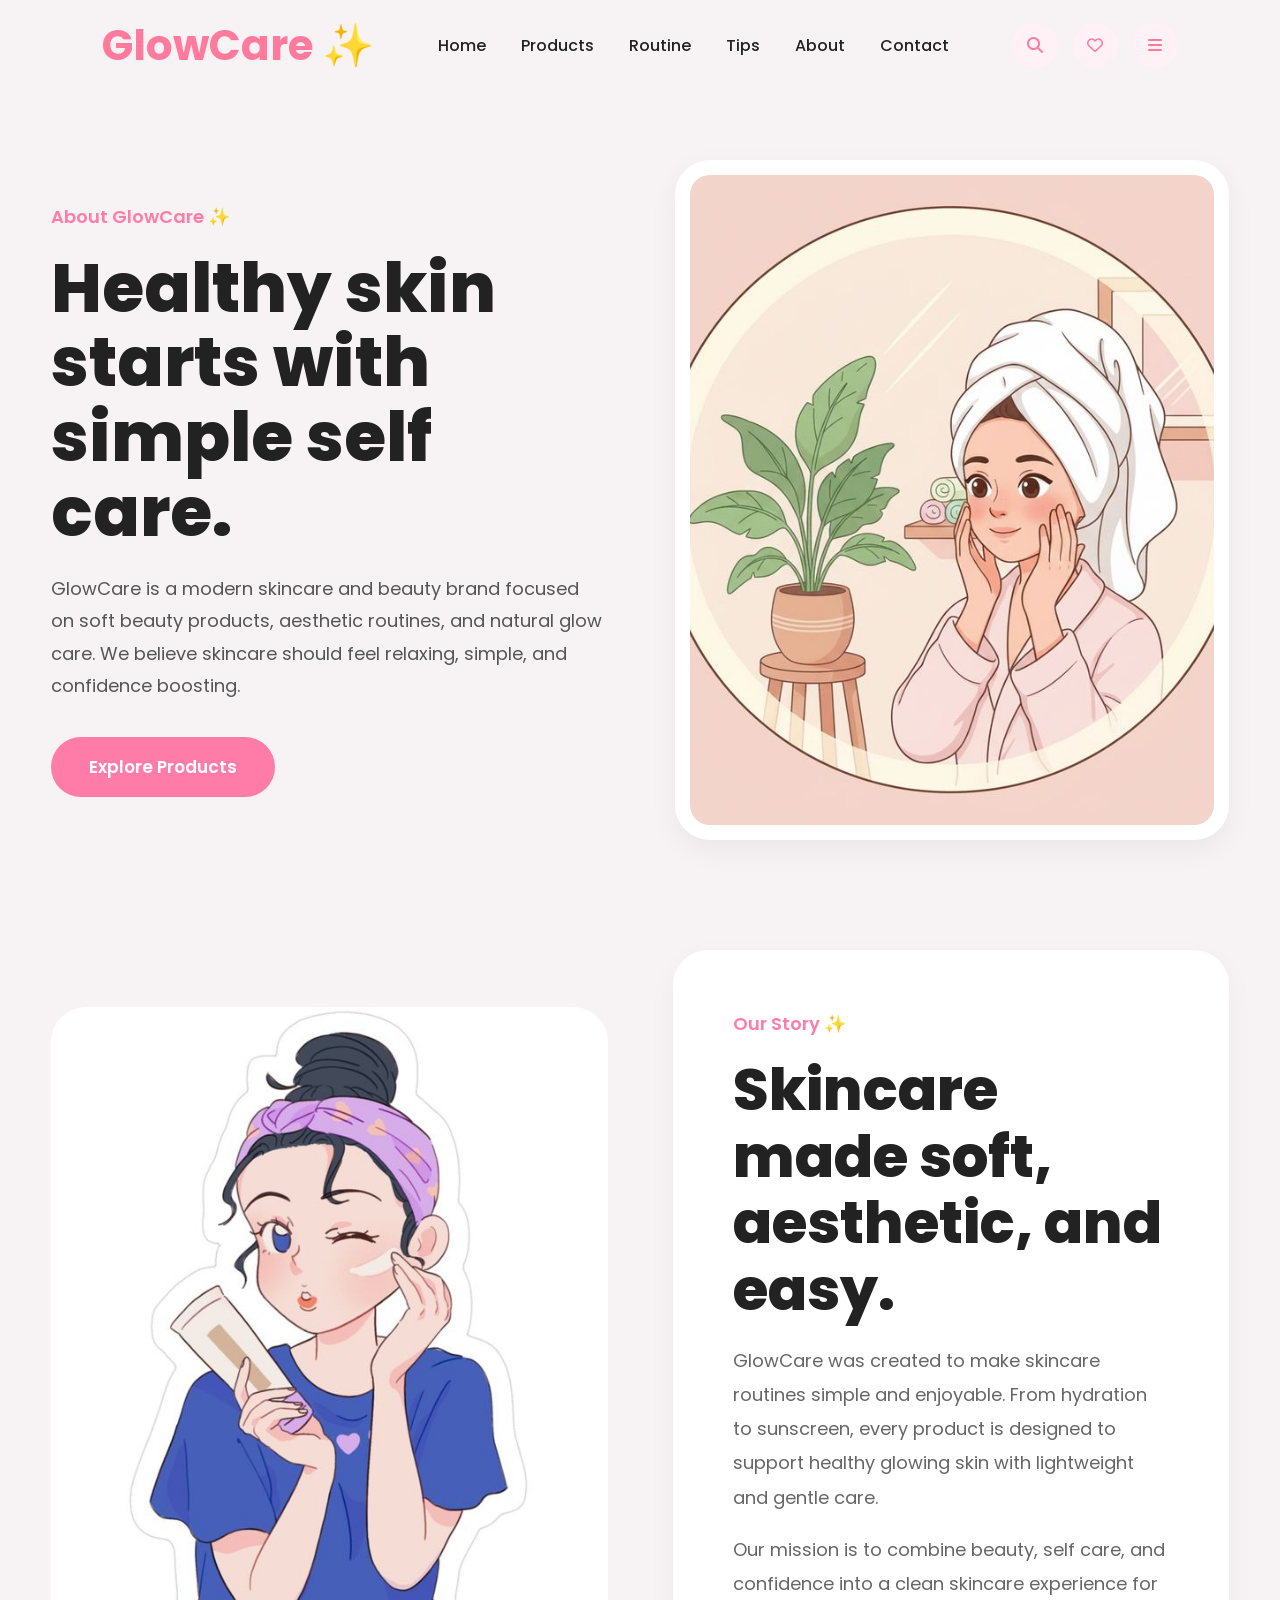
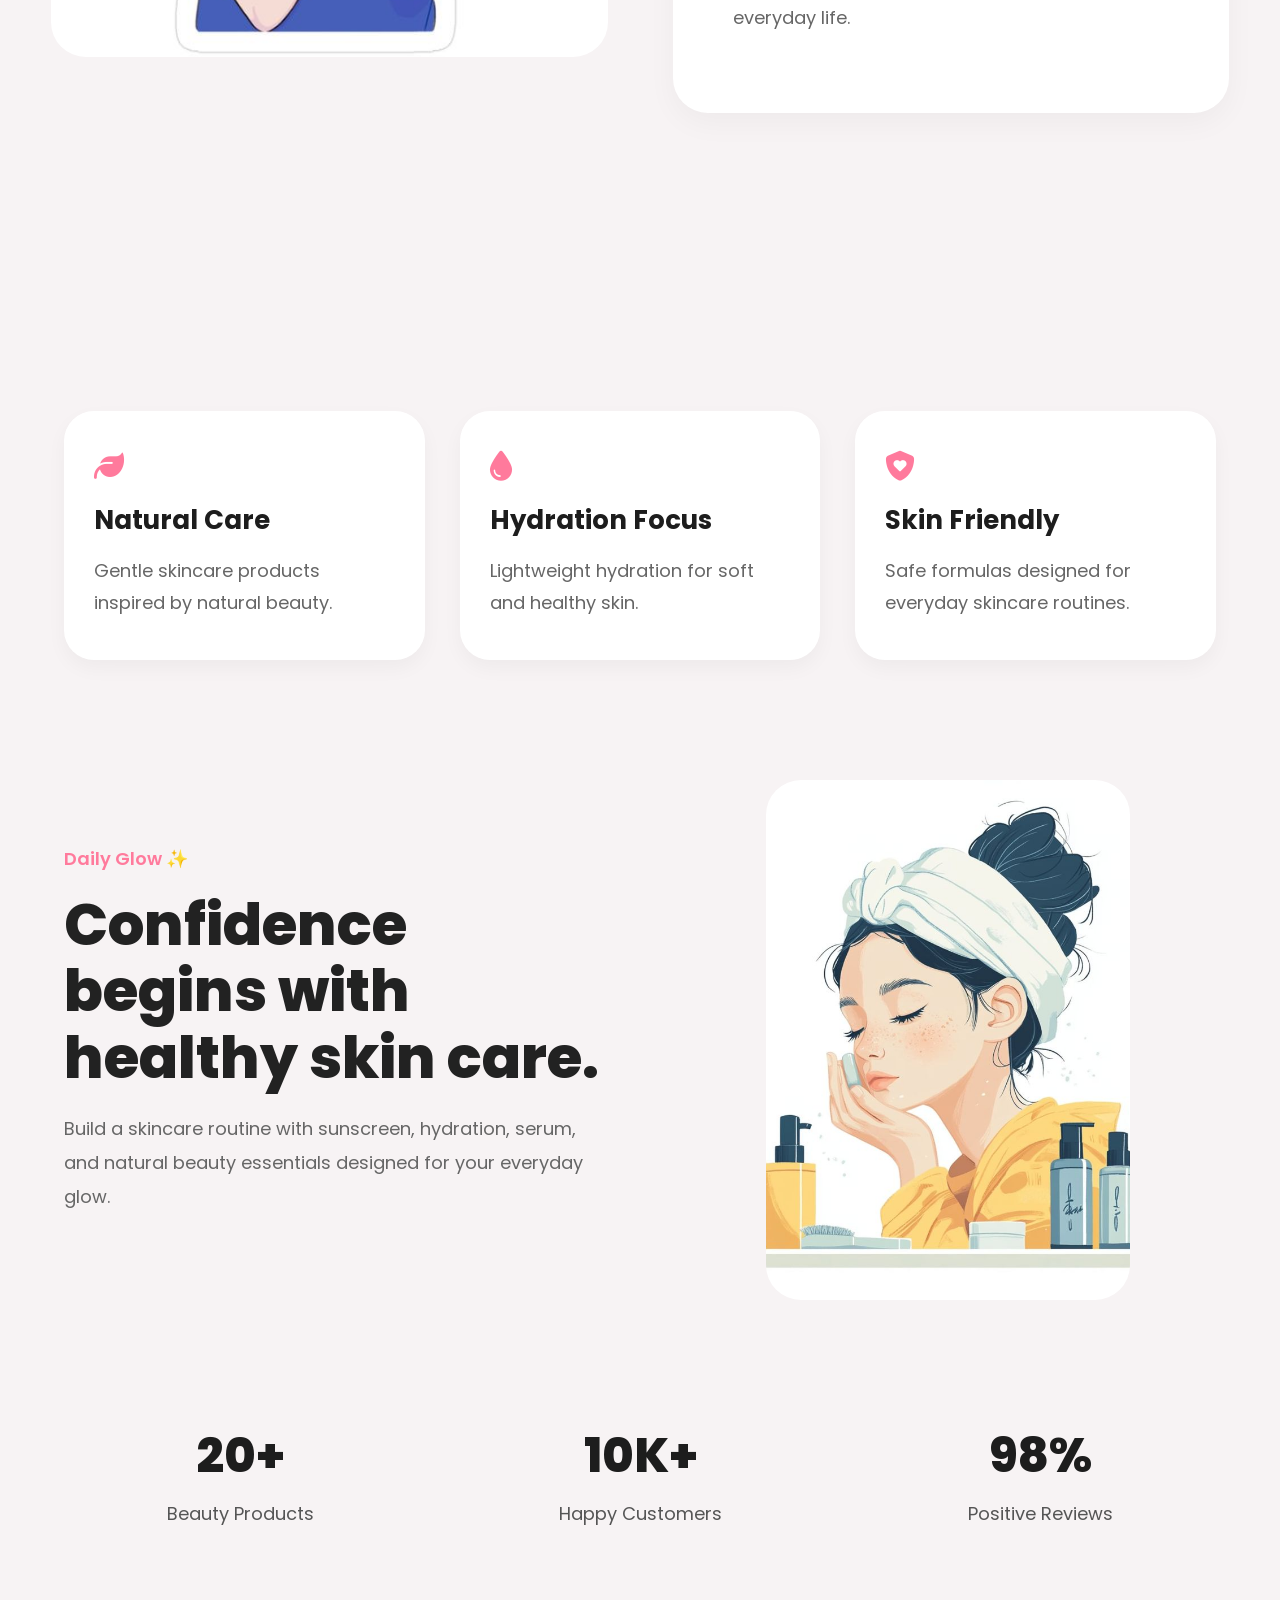
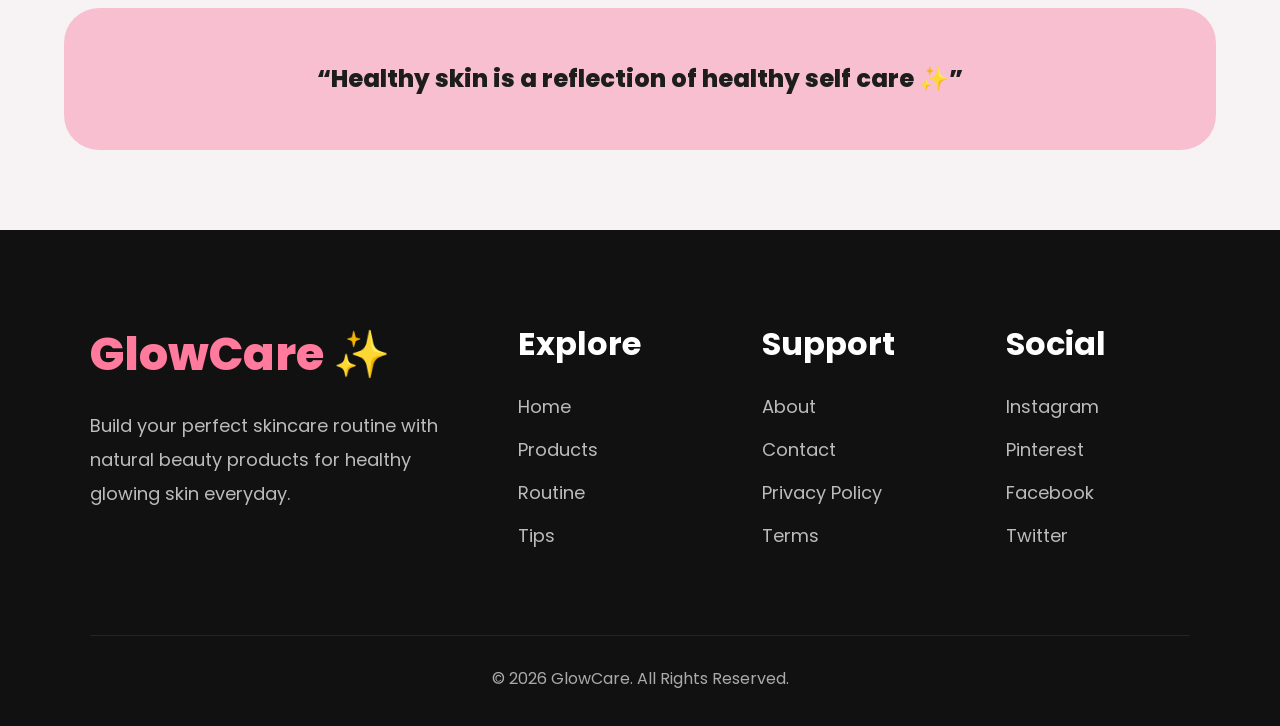
==== about.html @ 1e10ab8d "first commit" ====
<!DOCTYPE html>
<html lang="en">

<head>

    <meta charset="UTF-8">
    <meta name="viewport" content="width=device-width, initial-scale=1.0">

    <title>About - GlowCare</title>

    <!-- GOOGLE FONT -->

    <link rel="preconnect" href="https://fonts.googleapis.com">
    <link rel="preconnect" href="https://fonts.gstatic.com" crossorigin>

    <link href="https://fonts.googleapis.com/css2?family=Poppins:wght@300;400;500;600;700;800&display=swap" rel="stylesheet">

    <!-- FONT AWESOME -->

    <link rel="stylesheet"
    href="https://cdnjs.cloudflare.com/ajax/libs/font-awesome/6.5.2/css/all.min.css">

    <!-- CSS -->
     <link rel="stylesheet" href="css/animations.css" />
    <link rel="stylesheet" href="css/about.css">

</head>

<body>

<!-- =========================================
                NAVBAR
========================================= -->

<nav class="navbar">

    <a href="index.html" class="logo">
        GlowCare ✨
    </a>

    <ul class="nav-links">

        <li><a href="index.html">Home</a></li>

        <li><a href="products.html">Products</a></li>

        <li><a href="routine.html">Routine</a></li>

        <li><a href="tips.html">Tips</a></li>

        <li><a href="about.html" class="active">About</a></li>

        <li><a href="contact.html">Contact</a></li>

    </ul>

    <div class="nav-icons">

        <i class="fa-solid fa-magnifying-glass"></i>

        <i class="fa-regular fa-heart"></i>

        <i class="fa-solid fa-bars"></i>

    </div>

</nav>

<!-- =========================================
                ABOUT HERO
========================================= -->

<section class="about-hero fade-up">

    <div class="about-text">

        <span>About GlowCare ✨</span>

        <h1>
            Healthy skin starts with
            simple self care.
        </h1>

        <p>
            GlowCare is a modern skincare and beauty brand focused on
            soft beauty products, aesthetic routines, and natural glow care.
            We believe skincare should feel relaxing, simple, and confidence boosting.
        </p>

        <a href="products.html" class="about-btn">
            Explore Products
        </a>

    </div>

    <div class="about-image">

        <!-- REPLACE IMAGE HERE -->

        <img src="images/Banner1.jpeg" alt="">

    </div>

</section>

<!-- =========================================
                STORY SECTION
========================================= -->

<section class="story-section fade-up">

    <div class="story-image">

        <!-- REPLACE IMAGE HERE -->

        <img src="images/Bannee2.jpeg" alt="">

    </div>

    <div class="story-content">

        <span>Our Story ✨</span>

        <h2>
            Skincare made soft,
            aesthetic, and easy.
        </h2>

        <p>
            GlowCare was created to make skincare routines simple and enjoyable.
            From hydration to sunscreen, every product is designed to support
            healthy glowing skin with lightweight and gentle care.
        </p>

        <p>
            Our mission is to combine beauty, self care, and confidence into
            a clean skincare experience for everyday life.
        </p>

    </div>

</section>

<!-- =========================================
                VALUES SECTION
========================================= -->

<section class="values-section fade-up">

    <div class="section-title">

        <span>Why Choose Us ✨</span>

        <h2>GlowCare Benefits</h2>

    </div>

    <div class="values-grid">

        <div class="value-card">

            <i class="fa-solid fa-leaf"></i>

            <h3>Natural Care</h3>

            <p>
                Gentle skincare products inspired by natural beauty.
            </p>

        </div>

        <div class="value-card">

            <i class="fa-solid fa-droplet"></i>

            <h3>Hydration Focus</h3>

            <p>
                Lightweight hydration for soft and healthy skin.
            </p>

        </div>

        <div class="value-card">

            <i class="fa-solid fa-shield-heart"></i>

            <h3>Skin Friendly</h3>

            <p>
                Safe formulas designed for everyday skincare routines.
            </p>

        </div>

    </div>

</section>

<!-- =========================================
                SELF CARE SECTION
========================================= -->

<section class="care-section fade-up">

    <div class="care-content">

        <span>Daily Glow ✨</span>

        <h2>
            Confidence begins with
            healthy skin care.
        </h2>

        <p>
            Build a skincare routine with sunscreen, hydration,
            serum, and natural beauty essentials designed
            for your everyday glow.
        </p>

    </div>

    <div class="care-image fade-up">

        <!-- REPLACE IMAGE HERE -->

        <img src="images/Tip3.jpeg" alt="">

    </div>

</section>

<!-- =========================================
                STATS SECTION
========================================= -->

<section class="stats-section fade-up">

    <div class="stat-box">

        <h3>20+</h3>

        <p>Beauty Products</p>

    </div>

    <div class="stat-box">

        <h3>10K+</h3>

        <p>Happy Customers</p>

    </div>

    <div class="stat-box">

        <h3>98%</h3>

        <p>Positive Reviews</p>

    </div>

</section>

<!-- =========================================
                QUOTE SECTION
========================================= -->

<section class="quote fade-up">

    <h2>
        “Healthy skin is a reflection of healthy self care ✨”
    </h2>

</section>

<!-- =========================================
                FOOTER
========================================= -->

<footer class="footer">

    <div class="footer-top">

        <div class="footer-logo">

            <h2>GlowCare ✨</h2>

            <p>
                Build your perfect skincare routine with natural
                beauty products for healthy glowing skin everyday.
            </p>

        </div>

        <div class="footer-links">

            <h3>Explore</h3>

            <a href="index.html">Home</a>

            <a href="products.html">Products</a>

            <a href="routine.html">Routine</a>

            <a href="tips.html">Tips</a>

        </div>

        <div class="footer-links">

            <h3>Support</h3>

            <a href="about.html">About</a>

            <a href="contact.html">Contact</a>

            <a href="#">Privacy Policy</a>

            <a href="#">Terms</a>

        </div>

        <div class="footer-links">

            <h3>Social</h3>

            <a href="#">Instagram</a>

            <a href="#">Pinterest</a>

            <a href="#">Facebook</a>

            <a href="#">Twitter</a>

        </div>

    </div>

    <div class="footer-bottom">

        <p>© 2026 GlowCare. All Rights Reserved.</p>

    </div>

</footer>

</body>
</html>
---- css/animations.css ----
/* ================= animations.css ================= */

/* ================= ANIMATION ELEMENTS ================= */

.hero-text,
.hero-image,
.product-card,
.routine-card,
.tip-box,
.instagram-container img,
.quote,
.section-title{

    opacity: 0;

    transition:
    opacity 0.9s ease,
    transform 0.9s ease;
}

/* ================= START POSITION ================= */

.hero-text{
    transform: translateX(-80px);
}

.hero-image{
    transform: translateX(80px);
}

.product-card{
    transform: translateY(80px);
}

.routine-card{
    transform: translateY(80px);
}

.tip-box{
    transform: translateX(80px);
}

.instagram-container img{
    transform: scale(0.8);
}

.quote{
    transform: scale(0.8);
}

.section-title{
    transform: translateY(50px);
}

/* ================= SHOW ANIMATION ================= */

.show{

    opacity: 1 !important;

    transform:
    translateX(0)
    translateY(0)
    scale(1) !important;
}

/* ================= FLOAT ANIMATION ================= */

@keyframes float {

    0%{
        transform: translateY(0px);
    }

    50%{
        transform: translateY(-18px);
    }

    100%{
        transform: translateY(0px);
    }
}

/* ================= HERO IMAGE FLOAT ================= */

.hero-image img{

    animation: float 4s ease-in-out infinite;
}

/* ================= PRODUCT HOVER ================= */

.product-card:hover{

    transform: translateY(-12px) scale(1.02) !important;

    box-shadow:
    0 20px 40px rgba(0,0,0,0.1),
    0 10px 20px rgba(255,122,156,0.15);
}

/* ================= ROUTINE HOVER ================= */

.routine-card:hover{

    transform: translateY(-12px) scale(1.02) !important;
}

/* ================= TIP BOX HOVER ================= */

.tip-box:hover{

    transform: translateX(10px) !important;
}

/* ================= INSTAGRAM HOVER ================= */

.instagram-container img:hover{

    transform: scale(1.05) !important;

    box-shadow:
    0 15px 35px rgba(0,0,0,0.12);
}

/* =========================
   GLOBAL ANIMATIONS
========================= */

/* Smooth Page Load */

body{
    animation: pageFade 0.8s ease;
}

@keyframes pageFade{
    from{
        opacity:0;
    }

    to{
        opacity:1;
    }
}


/* Fade Up Animation */

.fade-up{
    opacity:0;
    transform:translateY(40px);
    animation:fadeUp 1s ease forwards;
}

.fade-up-delay{
    opacity:0;
    transform:translateY(40px);
    animation:fadeUp 1s ease forwards;
    animation-delay:0.3s;
}

.fade-up-delay2{
    opacity:0;
    transform:translateY(40px);
    animation:fadeUp 1s ease forwards;
    animation-delay:0.6s;
}

@keyframes fadeUp{

    from{
        opacity:0;
        transform:translateY(40px);
    }

    to{
        opacity:1;
        transform:translateY(0);
    }
}


/* Zoom Animation */

.zoom-in{
    animation:zoomIn 1s ease;
}

@keyframes zoomIn{

    from{
        opacity:0;
        transform:scale(0.8);
    }

    to{
        opacity:1;
        transform:scale(1);
    }
}


/* Hover Effects */

.card,
.product-card,
.benefit-card,
.contact-box{

    transition:0.4s ease;
}

.card:hover,
.product-card:hover,
.benefit-card:hover,
.contact-box:hover{

    transform:translateY(-10px);
    box-shadow:0 15px 40px rgba(0,0,0,0.08);
}


/* Image Hover Zoom */

img{
    transition:0.4s ease;
}

img:hover{
    transform:scale(1.03);
}


/* Button Animation */

button,
.btn{

    transition:0.3s ease;
}

button:hover,
.btn:hover{

    transform:translateY(-3px);
    opacity:0.9;
}
---- css/about.css ----
@import url('https://fonts.googleapis.com/css2?family=Poppins:wght@300;400;500;600;700;800&display=swap');

/* =========================================
                GLOBAL
========================================= */

*{
    margin:0;
    padding:0;
    box-sizing:border-box;
    font-family:'Poppins',sans-serif;
}

html{
    scroll-behavior:smooth;
}

body{
    background:#f7f3f4;
    color:#222;
    overflow-x:hidden;
}

a{
    text-decoration:none;
}

img{
    width:100%;
    display:block;
}

ul{
    list-style:none;
}

/* =========================================
                NAVBAR
========================================= */


.navbar{
    height:90px;
    display:flex;
    align-items:center;
    justify-content:space-between;
    padding:0 8%;
}

.logo{
    font-size:42px;
    font-weight:700;
    color:#ff7a9c;
}

.nav-links{
    display:flex;
    gap:35px;
    list-style:none;
}

.nav-links a{
    color:#222;
    font-weight:500;
    transition:0.3s;
}

.nav-links a:hover{
    color:#ff7a9c;
}

.nav-icons{
    display:flex;
    gap:15px;
}

.nav-icons i{
    width:45px;
    height:45px;
    border-radius:50%;
    background:#fff1f5;
    color:#ff7a9c;
    display:flex;
    align-items:center;
    justify-content:center;
    cursor:pointer;
    transition:0.3s;
}

.nav-icons i:hover{
    background:#ff7a9c;
    color:#fff;
    transform:translateY(-4px);
}

/* =========================================
                ABOUT HERO
========================================= */

.about-hero{
    width:92%;
    margin:70px auto 100px;
    display:grid;
    grid-template-columns:1fr 1fr;
    gap:70px;
    align-items:center;
}

.about-text span{
    color:#ff7ca8;
    font-size:18px;
    font-weight:600;
}

.about-text h1{
    font-size:68px;
    line-height:1.1;
    margin:22px 0;
    font-weight:800;
}

.about-text p{
    font-size:18px;
    line-height:1.8;
    color:#555;
    margin-bottom:35px;
    max-width:700px;
}

.about-btn{
    display:inline-block;
    padding:17px 38px;
    background:#ff7ca8;
    color:#fff;
    border-radius:50px;
    font-size:17px;
    font-weight:600;
    transition:0.3s;
}

.about-btn:hover{
    background:#222;
    transform:translateY(-4px);
}

.about-image img{
    width:100%;
    height:680px;
    object-fit:cover;
    border-radius:35px;
    background:#fff;
    padding:15px;
    box-shadow:0 10px 30px rgba(0,0,0,0.05);
}

/* =========================================
                STORY SECTION
========================================= */

.story-section{
    width:92%;
    margin:110px auto;
    display:grid;
    grid-template-columns:1fr 1fr;
    gap:65px;
    align-items:center;
}

.story-image img{
    width:100%;
    height:650px;
    object-fit:cover;
    border-radius:35px;
}

.story-content{
    background:#fff;
    padding:60px;
    border-radius:35px;
    box-shadow:0 10px 30px rgba(0,0,0,0.04);
}

.story-content span{
    color:#ff7ca8;
    font-size:18px;
    font-weight:600;
}

.story-content h2{
    font-size:58px;
    margin:20px 0;
    line-height:1.15;
    font-weight:800;
}

.story-content p{
    color:#666;
    line-height:1.9;
    font-size:18px;
    margin-bottom:18px;
}

/* =========================================
                CARE SECTION
========================================= */

.care-section{
    width:90%;
    margin:120px auto;
    display:grid;
    grid-template-columns:1fr 1fr;
    gap:80px;
    align-items:center;
}

.care-content span{
    color:#ff7a9c;
    font-size:18px;
    font-weight:600;
}

.care-content h2{
    font-size:58px;
    line-height:1.15;
    margin:20px 0;
    font-weight:800;
}

.care-content p{
    font-size:18px;
    color:#666;
    line-height:1.9;
    margin-bottom:20px;
    max-width:700px;
}

.care-image{
    display:flex;
    justify-content:center;
}

.care-image img{
    width:68%;
    height:520px;
    object-fit:cover;
    border-radius:35px;
}

/* =========================================
                VALUES SECTION
========================================= */

.values-section{
    width:90%;
    margin:120px auto;
    text-align:center;
}

.values-section span{
    color:#ff7a9c;
    font-size:18px;
    font-weight:600;
}

.values-section h2{
    font-size:55px;
    font-weight:800;
    margin-top:20px;
    margin-bottom:70px;
    color:#1d1d1d;
    line-height:1.1;
}

.values-grid{
    display:grid;
    grid-template-columns:repeat(3,1fr);
    gap:35px;
}

.value-card{
    background:#fff;
    border-radius:30px;
    padding:40px 30px;
    min-height:230px;
    display:flex;
    flex-direction:column;
    justify-content:center;
    text-align:left;
    box-shadow:0 8px 20px rgba(0,0,0,0.04);
    transition:0.3s;
}

.value-card:hover{
    transform:translateY(-8px);
}

.value-card i{
    font-size:30px;
    color:#ff7a9c;
    margin-bottom:20px;
}

.value-card h3{
    font-size:26px;
    margin-bottom:15px;
    font-weight:700;
    color:#1d1d1d;
}

.value-card p{
    font-size:18px;
    line-height:1.8;
    color:#666;
}

/* =========================================
                STATS SECTION
========================================= */

.stats-section{
    width:90%;
    margin:80px auto;
    display:flex;
    justify-content:space-around;
    align-items:center;
    text-align:center;
    gap:40px;
}

.stat-box h3{
    font-size:48px;
    font-weight:800;
    color:#1d1d1d;
    margin-bottom:8px;
}

.stat-box p{
    font-size:18px;
    color:#555;
    line-height:1.6;
}

/* =========================================
                QUOTE SECTION
========================================= */

.quote{
    width:90%;
    margin:80px auto;
    background:#f7bfd0;
    border-radius:35px;
    padding:55px 40px;
    text-align:center;
}

.quote h2{
    font: size 35px;
    line-height:1.3;
    font-weight:800;
    color:#1d1d1d;
}

/* =========================================
                FOOTER
========================================= */

.footer{
    background:#111;
    color:white;
    padding:90px 7% 35px;
}

.footer-top{
    display:grid;
    grid-template-columns:2fr 1fr 1fr 1fr;
    gap:60px;
    margin-bottom:70px;
}

.footer-logo h2{
    color:#ff7a9c;
    font-size:46px;
    margin-bottom:20px;
    font-weight:800;
}

.footer-logo p{
    color:#bbb;
    line-height:1.9;
    max-width:420px;
    font-size:18px;
}

.footer-links h3{
    margin-bottom:25px;
    font-size:32px;
    color:#fff;
}

.footer-links a{
    display:block;
    margin-bottom:16px;
    color:#bbb;
    font-size:18px;
    transition:.3s;
}

.footer-links a:hover{
    color:#ff7ca8;
    transform:translateX(5px);
}

.footer-bottom{
    border-top:1px solid rgba(255,255,255,0.08);
    padding-top:30px;
    text-align:center;
}

.footer-bottom p{
    color:#aaa;
    font-size:16px;
}

/* =========================================
                RESPONSIVE
========================================= */

@media(max-width:1200px){

    .about-text h1,
    .story-content h2,
    .care-content h2{
        font-size:58px;
    }

    .values-section h2{
        font-size:48px;
    }

    .logo{
        font-size:38px;
    }
}

@media(max-width:992px){

    .about-hero,
    .story-section,
    .care-section{
        grid-template-columns:1fr;
    }

    .values-grid{
        grid-template-columns:1fr 1fr;
    }

    .footer-top{
        grid-template-columns:1fr 1fr;
    }

    .care-image img{
        width:100%;
        height:500px;
    }
}

@media(max-width:768px){

    .navbar{
        flex-direction:column;
        gap:20px;
    }

    .nav-links{
        flex-wrap:wrap;
        justify-content:center;
        gap:20px;
    }

    .nav-links a{
        font-size:16px;
    }

    .logo{
        font-size:36px;
    }

    .about-text h1,
    .story-content h2,
    .care-content h2{
        font-size:38px;
    }

    .values-section h2{
        font-size:36px;
    }

    .about-text p,
    .story-content p,
    .care-content p,
    .value-card p,
    .stat-box p{
        font-size:16px;
    }

    .quote h2{
        font-size:28px;
    }

    .about-image img,
    .story-image img,
    .care-image img{
        height:400px;
    }

    .values-grid{
        grid-template-columns:1fr;
    }

    .footer-top{
        grid-template-columns:1fr;
    }

    .stats-section{
        flex-direction:column;
        gap:30px;
    }

    .footer-logo h2{
        font-size:40px;
    }

    .footer-links h3{
        font-size:26px;
    }
}
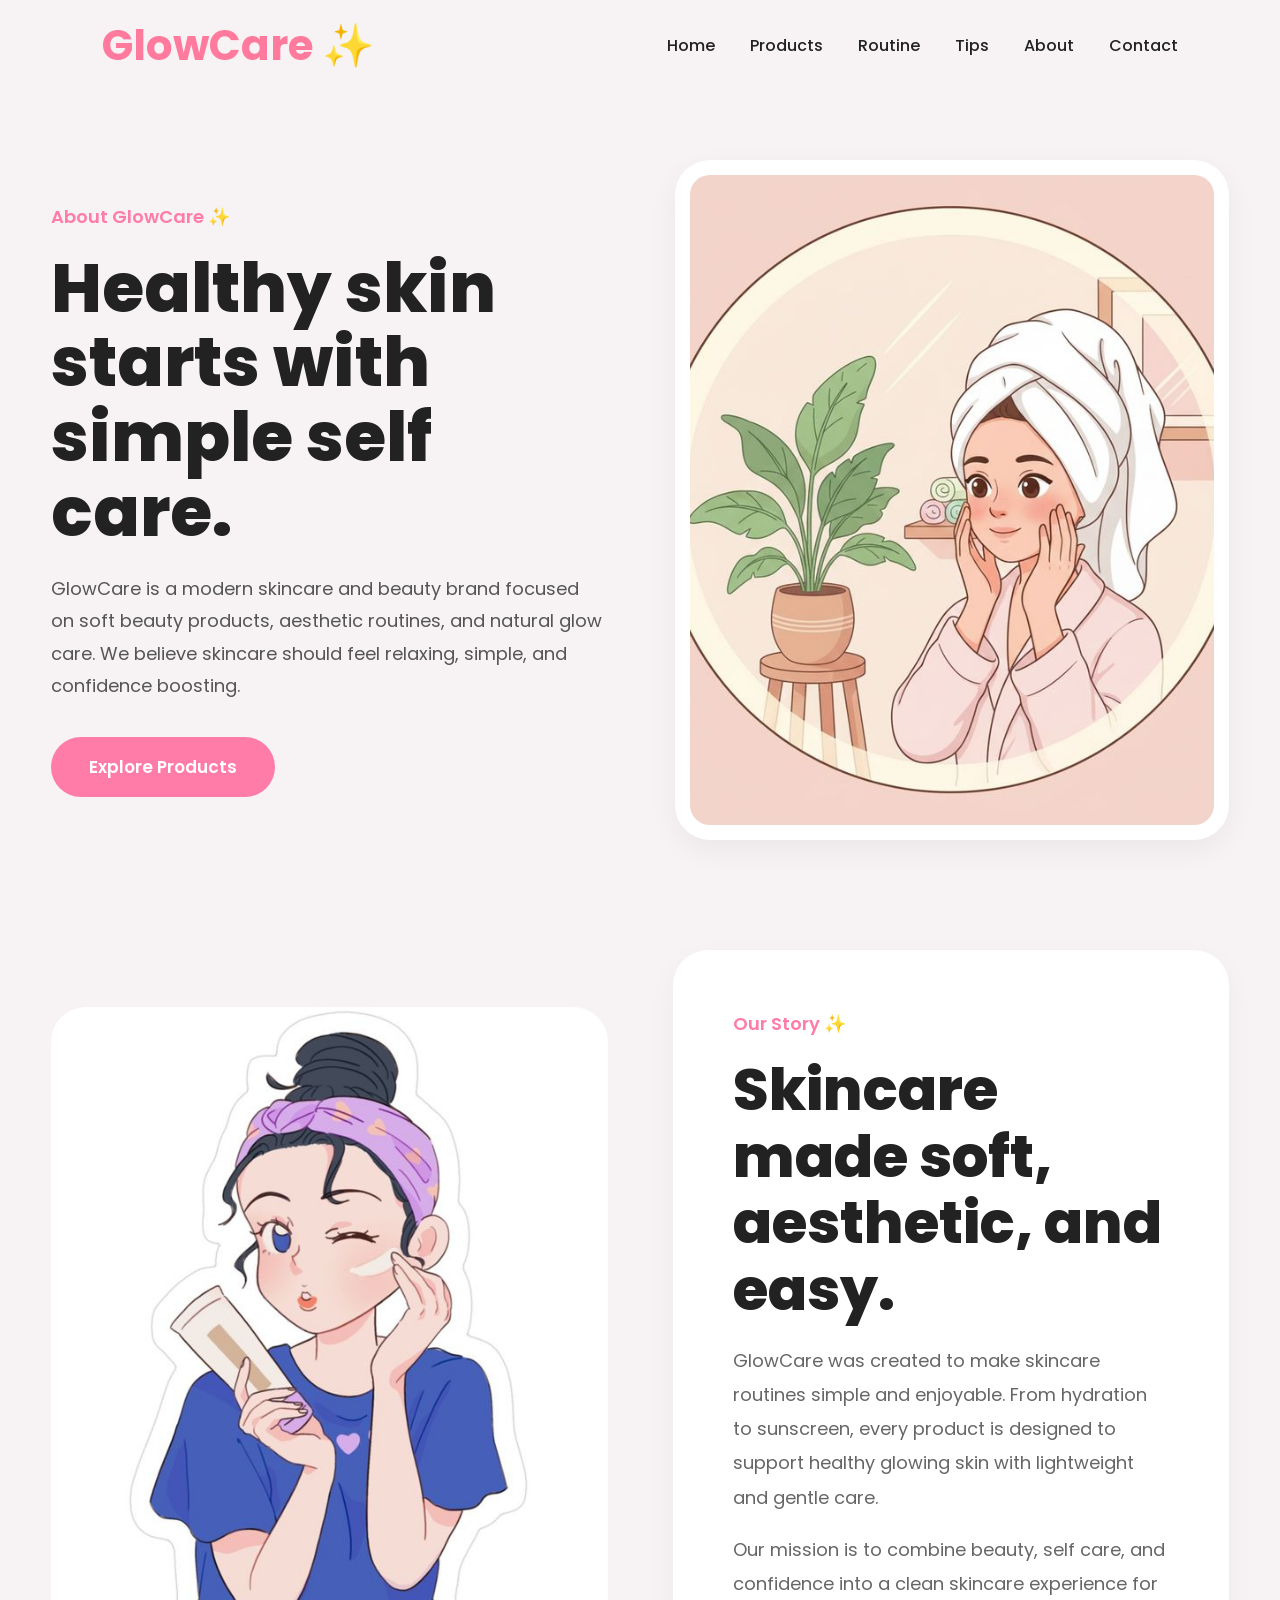
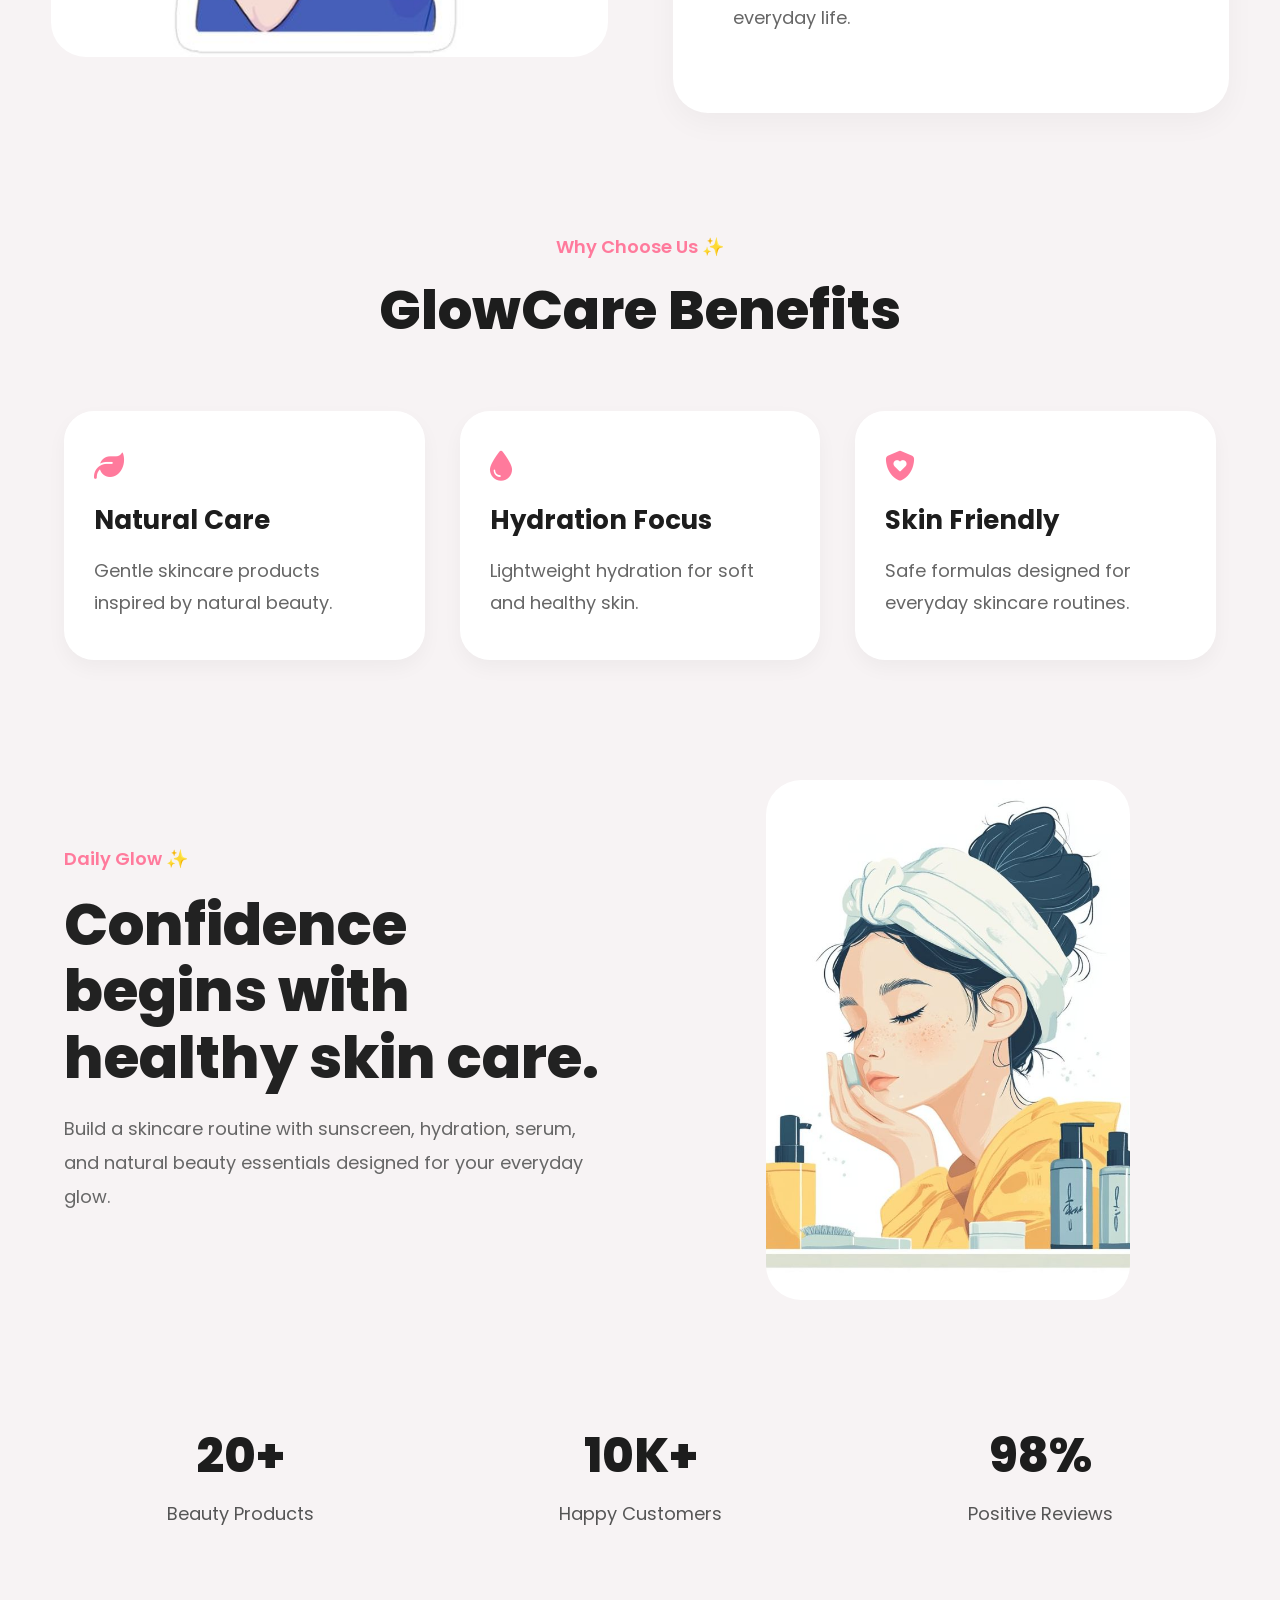
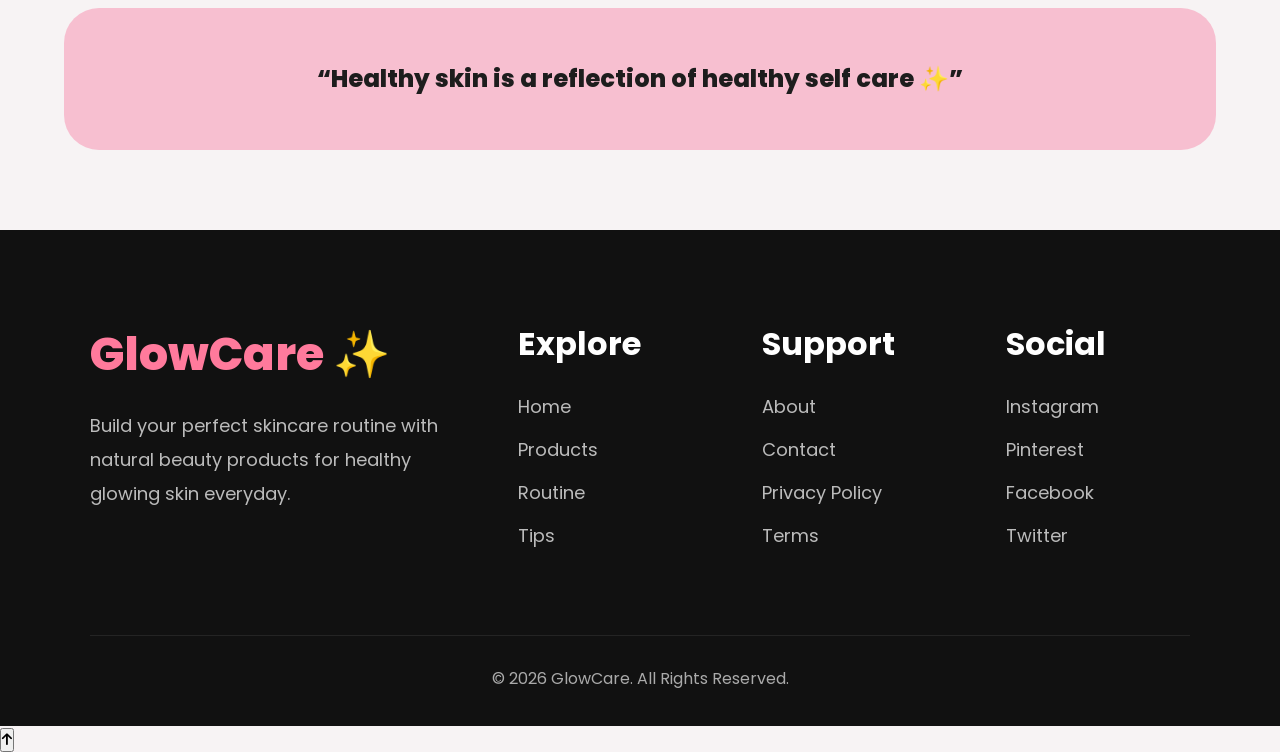
==== commit 08758fb6: "update" ====
--- a/about.html
+++ b/about.html
@@ -13,337 +13,373 @@
     <link rel="preconnect" href="https://fonts.googleapis.com">
     <link rel="preconnect" href="https://fonts.gstatic.com" crossorigin>
 
-    <link href="https://fonts.googleapis.com/css2?family=Poppins:wght@300;400;500;600;700;800&display=swap" rel="stylesheet">
+    <link href="https://fonts.googleapis.com/css2?family=Poppins:wght@300;400;500;600;700;800&display=swap"
+        rel="stylesheet">
 
     <!-- FONT AWESOME -->
 
-    <link rel="stylesheet"
-    href="https://cdnjs.cloudflare.com/ajax/libs/font-awesome/6.5.2/css/all.min.css">
+    <link rel="stylesheet" href="https://cdnjs.cloudflare.com/ajax/libs/font-awesome/6.5.2/css/all.min.css">
 
     <!-- CSS -->
-     <link rel="stylesheet" href="css/animations.css" />
+    <link rel="stylesheet" href="css/animations.css" />
     <link rel="stylesheet" href="css/about.css">
 
 </head>
 
 <body>
 
-<!-- =========================================
+    <!-- =========================================
                 NAVBAR
 ========================================= -->
 
-<nav class="navbar">
-
-    <a href="index.html" class="logo">
-        GlowCare ✨
-    </a>
-
-    <ul class="nav-links">
-
-        <li><a href="index.html">Home</a></li>
-
-        <li><a href="products.html">Products</a></li>
-
-        <li><a href="routine.html">Routine</a></li>
-
-        <li><a href="tips.html">Tips</a></li>
-
-        <li><a href="about.html" class="active">About</a></li>
-
-        <li><a href="contact.html">Contact</a></li>
-
-    </ul>
-
-    <div class="nav-icons">
-
-        <i class="fa-solid fa-magnifying-glass"></i>
-
-        <i class="fa-regular fa-heart"></i>
-
-        <i class="fa-solid fa-bars"></i>
+  <!-- ================= HEADER ================= -->
+
+<header>
+
+    <nav class="navbar">
+
+        <a href="index.html" class="logo">
+            GlowCare ✨
+        </a>
+
+        <!-- DESKTOP LINKS -->
+
+        <ul class="nav-links">
+
+            <li><a href="index.html">Home</a></li>
+
+            <li><a href="products.html">Products</a></li>
+
+            <li><a href="routine.html">Routine</a></li>
+
+            <li><a href="tips.html">Tips</a></li>
+
+            <li><a href="about.html" class="active">About</a></li>
+
+            <li><a href="contact.html">Contact</a></li>
+
+        </ul>
+
+        <!-- MOBILE BUTTON -->
+
+        <div class="menu-btn">
+
+            <i class="fa-solid fa-bars"></i>
+
+        </div>
+
+    </nav>
+
+</header>
+
+<!-- ================= OVERLAY ================= -->
+
+<div class="overlay"></div>
+
+<!-- ================= MOBILE MENU ================= -->
+
+<div class="mobile-menu">
+
+    <div class="close-btn">
+
+        <i class="fa-solid fa-xmark"></i>
 
     </div>
 
-</nav>
-
-<!-- =========================================
+    <a href="index.html">Home</a>
+
+    <a href="products.html">Products</a>
+
+    <a href="routine.html">Routine</a>
+
+    <a href="tips.html">Tips</a>
+
+    <a href="about.html" class="active">About</a>
+
+    <a href="contact.html">Contact</a>
+
+</div>
+
+    <!-- =========================================
                 ABOUT HERO
 ========================================= -->
 
-<section class="about-hero fade-up">
-
-    <div class="about-text">
-
-        <span>About GlowCare ✨</span>
-
-        <h1>
-            Healthy skin starts with
-            simple self care.
-        </h1>
-
-        <p>
-            GlowCare is a modern skincare and beauty brand focused on
-            soft beauty products, aesthetic routines, and natural glow care.
-            We believe skincare should feel relaxing, simple, and confidence boosting.
-        </p>
-
-        <a href="products.html" class="about-btn">
-            Explore Products
-        </a>
-
-    </div>
-
-    <div class="about-image">
-
-        <!-- REPLACE IMAGE HERE -->
-
-        <img src="images/Banner1.jpeg" alt="">
-
-    </div>
-
-</section>
-
-<!-- =========================================
+    <section class="about-hero fade-up">
+
+        <div class="about-text">
+
+            <span>About GlowCare ✨</span>
+
+            <h1>
+                Healthy skin starts with
+                simple self care.
+            </h1>
+
+            <p>
+                GlowCare is a modern skincare and beauty brand focused on
+                soft beauty products, aesthetic routines, and natural glow care.
+                We believe skincare should feel relaxing, simple, and confidence boosting.
+            </p>
+
+            <a href="products.html" class="about-btn">
+                Explore Products
+            </a>
+
+        </div>
+
+        <div class="about-image">
+
+            <!-- REPLACE IMAGE HERE -->
+
+            <img src="images/Banner1.jpeg" alt="">
+
+        </div>
+
+    </section>
+
+    <!-- =========================================
                 STORY SECTION
 ========================================= -->
 
-<section class="story-section fade-up">
-
-    <div class="story-image">
-
-        <!-- REPLACE IMAGE HERE -->
-
-        <img src="images/Bannee2.jpeg" alt="">
-
-    </div>
-
-    <div class="story-content">
-
-        <span>Our Story ✨</span>
+    <section class="story-section fade-up">
+
+        <div class="story-image">
+
+            <!-- REPLACE IMAGE HERE -->
+
+            <img src="images/Bannee2.jpeg" alt="">
+
+        </div>
+
+        <div class="story-content">
+
+            <span>Our Story ✨</span>
+
+            <h2>
+                Skincare made soft,
+                aesthetic, and easy.
+            </h2>
+
+            <p>
+                GlowCare was created to make skincare routines simple and enjoyable.
+                From hydration to sunscreen, every product is designed to support
+                healthy glowing skin with lightweight and gentle care.
+            </p>
+
+            <p>
+                Our mission is to combine beauty, self care, and confidence into
+                a clean skincare experience for everyday life.
+            </p>
+
+        </div>
+
+    </section>
+
+    <!-- =========================================
+                VALUES SECTION
+========================================= -->
+
+    <section class="values-section fade-up">
+
+        <div class="section-title">
+
+            <span>Why Choose Us ✨</span>
+
+            <h2>GlowCare Benefits</h2>
+
+        </div>
+
+        <div class="values-grid">
+
+            <div class="value-card">
+
+                <i class="fa-solid fa-leaf"></i>
+
+                <h3>Natural Care</h3>
+
+                <p>
+                    Gentle skincare products inspired by natural beauty.
+                </p>
+
+            </div>
+
+            <div class="value-card">
+
+                <i class="fa-solid fa-droplet"></i>
+
+                <h3>Hydration Focus</h3>
+
+                <p>
+                    Lightweight hydration for soft and healthy skin.
+                </p>
+
+            </div>
+
+            <div class="value-card">
+
+                <i class="fa-solid fa-shield-heart"></i>
+
+                <h3>Skin Friendly</h3>
+
+                <p>
+                    Safe formulas designed for everyday skincare routines.
+                </p>
+
+            </div>
+
+        </div>
+
+    </section>
+
+    <!-- =========================================
+                SELF CARE SECTION
+========================================= -->
+
+    <section class="care-section fade-up">
+
+        <div class="care-content">
+
+            <span>Daily Glow ✨</span>
+
+            <h2>
+                Confidence begins with
+                healthy skin care.
+            </h2>
+
+            <p>
+                Build a skincare routine with sunscreen, hydration,
+                serum, and natural beauty essentials designed
+                for your everyday glow.
+            </p>
+
+        </div>
+
+        <div class="care-image fade-up">
+
+            <!-- REPLACE IMAGE HERE -->
+
+            <img src="images/Tip3.jpeg" alt="">
+
+        </div>
+
+    </section>
+
+    <!-- =========================================
+                STATS SECTION
+========================================= -->
+
+    <section class="stats-section fade-up">
+
+        <div class="stat-box">
+
+            <h3>20+</h3>
+
+            <p>Beauty Products</p>
+
+        </div>
+
+        <div class="stat-box">
+
+            <h3>10K+</h3>
+
+            <p>Happy Customers</p>
+
+        </div>
+
+        <div class="stat-box">
+
+            <h3>98%</h3>
+
+            <p>Positive Reviews</p>
+
+        </div>
+
+    </section>
+
+    <!-- =========================================
+                QUOTE SECTION
+========================================= -->
+
+    <section class="quote fade-up">
 
         <h2>
-            Skincare made soft,
-            aesthetic, and easy.
+            “Healthy skin is a reflection of healthy self care ✨”
         </h2>
 
-        <p>
-            GlowCare was created to make skincare routines simple and enjoyable.
-            From hydration to sunscreen, every product is designed to support
-            healthy glowing skin with lightweight and gentle care.
-        </p>
-
-        <p>
-            Our mission is to combine beauty, self care, and confidence into
-            a clean skincare experience for everyday life.
-        </p>
-
-    </div>
-
-</section>
-
-<!-- =========================================
-                VALUES SECTION
-========================================= -->
-
-<section class="values-section fade-up">
-
-    <div class="section-title">
-
-        <span>Why Choose Us ✨</span>
-
-        <h2>GlowCare Benefits</h2>
-
-    </div>
-
-    <div class="values-grid">
-
-        <div class="value-card">
-
-            <i class="fa-solid fa-leaf"></i>
-
-            <h3>Natural Care</h3>
-
-            <p>
-                Gentle skincare products inspired by natural beauty.
-            </p>
-
-        </div>
-
-        <div class="value-card">
-
-            <i class="fa-solid fa-droplet"></i>
-
-            <h3>Hydration Focus</h3>
-
-            <p>
-                Lightweight hydration for soft and healthy skin.
-            </p>
-
-        </div>
-
-        <div class="value-card">
-
-            <i class="fa-solid fa-shield-heart"></i>
-
-            <h3>Skin Friendly</h3>
-
-            <p>
-                Safe formulas designed for everyday skincare routines.
-            </p>
-
-        </div>
-
-    </div>
-
-</section>
-
-<!-- =========================================
-                SELF CARE SECTION
-========================================= -->
-
-<section class="care-section fade-up">
-
-    <div class="care-content">
-
-        <span>Daily Glow ✨</span>
-
-        <h2>
-            Confidence begins with
-            healthy skin care.
-        </h2>
-
-        <p>
-            Build a skincare routine with sunscreen, hydration,
-            serum, and natural beauty essentials designed
-            for your everyday glow.
-        </p>
-
-    </div>
-
-    <div class="care-image fade-up">
-
-        <!-- REPLACE IMAGE HERE -->
-
-        <img src="images/Tip3.jpeg" alt="">
-
-    </div>
-
-</section>
-
-<!-- =========================================
-                STATS SECTION
-========================================= -->
-
-<section class="stats-section fade-up">
-
-    <div class="stat-box">
-
-        <h3>20+</h3>
-
-        <p>Beauty Products</p>
-
-    </div>
-
-    <div class="stat-box">
-
-        <h3>10K+</h3>
-
-        <p>Happy Customers</p>
-
-    </div>
-
-    <div class="stat-box">
-
-        <h3>98%</h3>
-
-        <p>Positive Reviews</p>
-
-    </div>
-
-</section>
-
-<!-- =========================================
-                QUOTE SECTION
-========================================= -->
-
-<section class="quote fade-up">
-
-    <h2>
-        “Healthy skin is a reflection of healthy self care ✨”
-    </h2>
-
-</section>
-
-<!-- =========================================
+    </section>
+
+    <!-- =========================================
                 FOOTER
 ========================================= -->
 
-<footer class="footer">
-
-    <div class="footer-top">
-
-        <div class="footer-logo">
-
-            <h2>GlowCare ✨</h2>
-
-            <p>
-                Build your perfect skincare routine with natural
-                beauty products for healthy glowing skin everyday.
-            </p>
-
-        </div>
-
-        <div class="footer-links">
-
-            <h3>Explore</h3>
-
-            <a href="index.html">Home</a>
-
-            <a href="products.html">Products</a>
-
-            <a href="routine.html">Routine</a>
-
-            <a href="tips.html">Tips</a>
-
-        </div>
-
-        <div class="footer-links">
-
-            <h3>Support</h3>
-
-            <a href="about.html">About</a>
-
-            <a href="contact.html">Contact</a>
-
-            <a href="#">Privacy Policy</a>
-
-            <a href="#">Terms</a>
-
-        </div>
-
-        <div class="footer-links">
-
-            <h3>Social</h3>
-
-            <a href="#">Instagram</a>
-
-            <a href="#">Pinterest</a>
-
-            <a href="#">Facebook</a>
-
-            <a href="#">Twitter</a>
-
-        </div>
-
-    </div>
-
-    <div class="footer-bottom">
-
-        <p>© 2026 GlowCare. All Rights Reserved.</p>
-
-    </div>
-
-</footer>
-
+    <footer class="footer">
+
+        <div class="footer-top">
+
+            <div class="footer-logo">
+
+                <h2>GlowCare ✨</h2>
+
+                <p>
+                    Build your perfect skincare routine with natural
+                    beauty products for healthy glowing skin everyday.
+                </p>
+
+            </div>
+
+            <div class="footer-links">
+
+                <h3>Explore</h3>
+
+                <a href="index.html">Home</a>
+
+                <a href="products.html">Products</a>
+
+                <a href="routine.html">Routine</a>
+
+                <a href="tips.html">Tips</a>
+
+            </div>
+
+            <div class="footer-links">
+
+                <h3>Support</h3>
+
+                <a href="about.html">About</a>
+
+                <a href="contact.html">Contact</a>
+
+                <a href="#">Privacy Policy</a>
+
+                <a href="#">Terms</a>
+
+            </div>
+
+            <div class="footer-links">
+
+                <h3>Social</h3>
+
+                <a href="#">Instagram</a>
+
+                <a href="#">Pinterest</a>
+
+                <a href="#">Facebook</a>
+
+                <a href="#">Twitter</a>
+
+            </div>
+
+        </div>
+
+        <div class="footer-bottom">
+
+            <p>© 2026 GlowCare. All Rights Reserved.</p>
+
+        </div>
+
+    </footer>
+
+    <script src="js/main.js"></script>
 </body>
+
 </html>
--- a/css/about.css
+++ b/css/about.css
@@ -533,4 +533,255 @@
     .footer-links h3{
         font-size:26px;
     }
+}
+
+/* ================= MOBILE MENU ================= */
+
+.menu-btn{
+
+    width:50px;
+    height:50px;
+
+    border-radius:50%;
+
+    background:#fff1f5;
+    color:#ff7a9c;
+
+    display:none;
+    align-items:center;
+    justify-content:center;
+
+    font-size:20px;
+
+    cursor:pointer;
+
+    transition:.3s;
+}
+
+.menu-btn:hover{
+
+    background:#ff7a9c;
+    color:white;
+}
+
+.mobile-menu{
+
+    position:fixed;
+
+    top:0;
+    right:-100%;
+
+    width:300px;
+    height:100vh;
+
+    background:white;
+
+    z-index:9999;
+
+    padding:100px 35px;
+
+    display:flex;
+    flex-direction:column;
+
+    gap:28px;
+
+    transition:.4s ease;
+
+    box-shadow:
+    -10px 0 30px rgba(0,0,0,0.08);
+}
+
+.mobile-menu.active{
+
+    right:0;
+}
+
+.mobile-menu a{
+
+    color:#222;
+
+    font-size:20px;
+    font-weight:600;
+
+    transition:.3s;
+}
+
+.mobile-menu a:hover,
+.mobile-menu a.active{
+
+    color:#ff7a9c;
+
+    transform:translateX(6px);
+}
+
+.close-btn{
+
+    position:absolute;
+
+    top:30px;
+    right:30px;
+
+    width:45px;
+    height:45px;
+
+    border-radius:50%;
+
+    background:#fff1f5;
+
+    color:#ff7a9c;
+
+    display:flex;
+    align-items:center;
+    justify-content:center;
+
+    cursor:pointer;
+}
+
+.overlay{
+
+    position:fixed;
+
+    inset:0;
+
+    background:rgba(0,0,0,0.45);
+
+    opacity:0;
+    visibility:hidden;
+
+    z-index:999;
+
+    transition:.4s;
+}
+
+.overlay.active{
+
+    opacity:1;
+    visibility:visible;
+}
+
+/* ================= ANIMATION ================= */
+
+.about-image img,
+.story-image img,
+.care-image img{
+
+    transition:.5s ease;
+}
+
+.about-image:hover img,
+.story-image:hover img,
+.care-image:hover img{
+
+    transform:scale(1.03);
+}
+
+.value-card,
+.stat-box,
+.quote{
+
+    transition:.4s ease;
+}
+
+.value-card:hover,
+.stat-box:hover{
+
+    transform:translateY(-8px);
+
+    box-shadow:
+    0 15px 35px rgba(255,122,156,0.14);
+}
+
+/* ================= TABLET ================= */
+
+@media(max-width:991px){
+
+    .nav-links{
+
+        display:none;
+    }
+
+    .menu-btn{
+
+        display:flex;
+    }
+
+    .navbar{
+
+        padding:20px 5%;
+    }
+
+    .about-hero,
+    .story-section,
+    .care-section{
+
+        grid-template-columns:1fr;
+
+        gap:45px;
+    }
+
+    .values-grid{
+
+        grid-template-columns:repeat(2,1fr);
+    }
+}
+
+/* ================= MOBILE ================= */
+
+@media(max-width:768px){
+
+    .logo{
+
+        font-size:30px;
+    }
+
+    .mobile-menu{
+
+        width:260px;
+    }
+
+    .about-text h1,
+    .story-content h2,
+    .care-content h2{
+
+        font-size:2.3rem;
+    }
+
+    .values-grid{
+
+        grid-template-columns:1fr;
+    }
+
+    .about-image img,
+    .story-image img,
+    .care-image img{
+
+        height:350px;
+    }
+
+    .quote h2{
+
+        font-size:1.8rem;
+    }
+}
+
+/* ================= SMALL MOBILE ================= */
+
+@media(max-width:480px){
+
+    .mobile-menu{
+
+        width:100%;
+    }
+
+    .logo{
+
+        font-size:26px;
+    }
+
+    .about-text h1,
+    .story-content h2,
+    .care-content h2{
+
+        font-size:1.9rem;
+    }
 }
